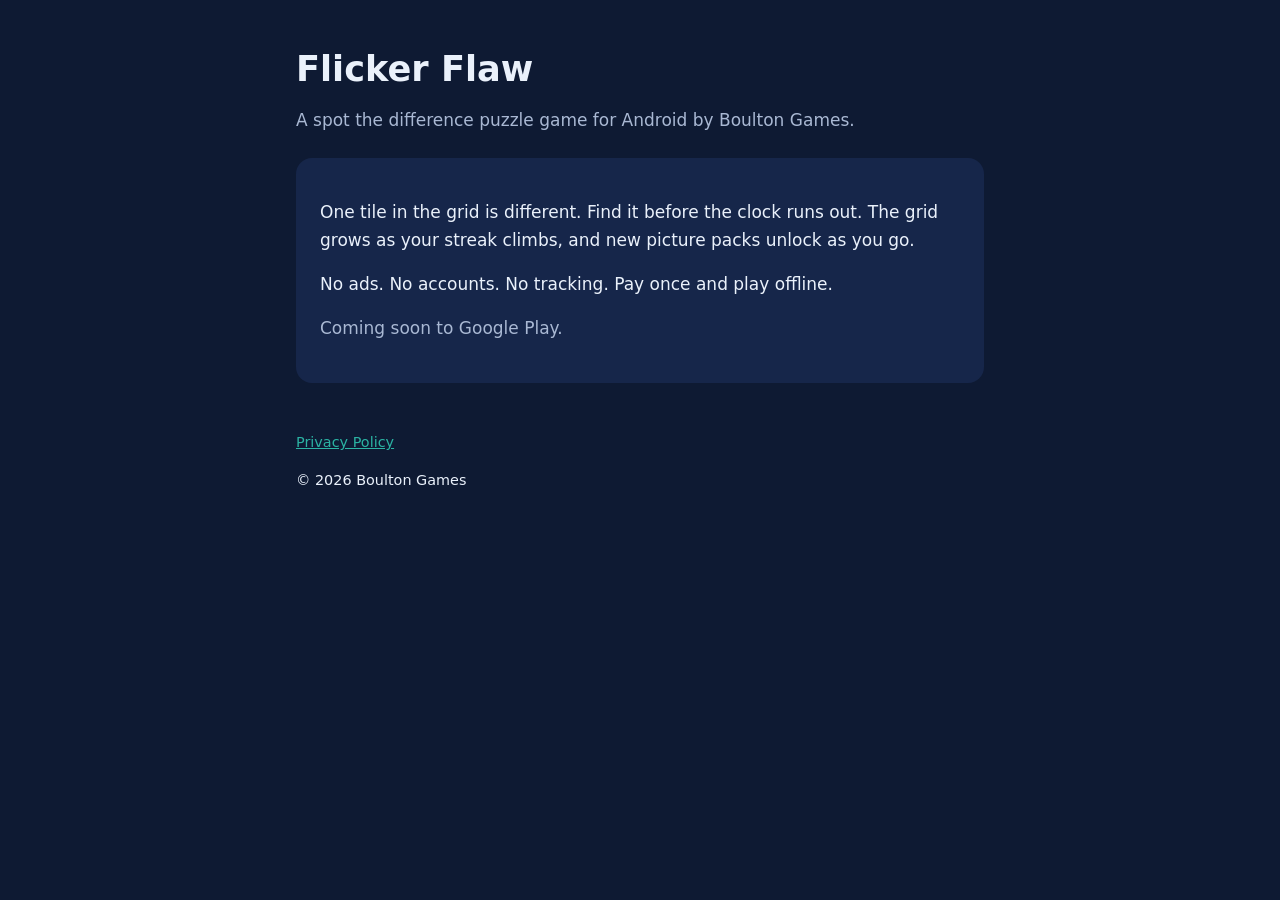
==== index.html @ 8b1dbc71 "Move site files to repo root, remove desktop.ini" ====
<!doctype html>
<html lang="en">
<head>
<meta charset="utf-8">
<meta name="viewport" content="width=device-width, initial-scale=1">
<title>Flicker Flaw</title>
<meta name="description" content="Flicker Flaw is a spot the difference puzzle game for Android by Boulton Games.">
<link rel="stylesheet" href="/style.css">
</head>
<body>
<main>
<h1>Flicker Flaw</h1>
<p class="muted">A spot the difference puzzle game for Android by Boulton Games.</p>
<div class="card">
<p>One tile in the grid is different. Find it before the clock runs out. The grid grows as your streak climbs, and new picture packs unlock as you go.</p>
<p>No ads. No accounts. No tracking. Pay once and play offline.</p>
<p class="muted">Coming soon to Google Play.</p>
</div>
<footer>
<p><a href="/privacy/">Privacy Policy</a></p>
<p>&copy; 2026 Boulton Games</p>
</footer>
</main>
</body>
</html>
---- style.css ----
:root{--bg:#0E1A33;--card:#16264A;--text:#EAF1FB;--muted:#A9B8D3;--teal:#2BB3A3}
*{box-sizing:border-box}
body{margin:0;background:var(--bg);color:var(--text);font:17px/1.6 system-ui,-apple-system,"Segoe UI",Roboto,sans-serif}
main{max-width:720px;margin:0 auto;padding:48px 16px 64px}
h1{font-size:2.2rem;line-height:1.2;margin:0 0 8px}
h2{font-size:1.2rem;margin:32px 0 8px;color:var(--teal)}
p,li{color:var(--text)}
.muted{color:var(--muted)}
a{color:var(--teal)}
.card{background:var(--card);border-radius:16px;padding:24px;margin-top:24px}
footer{margin-top:48px;color:var(--muted);font-size:.9rem}
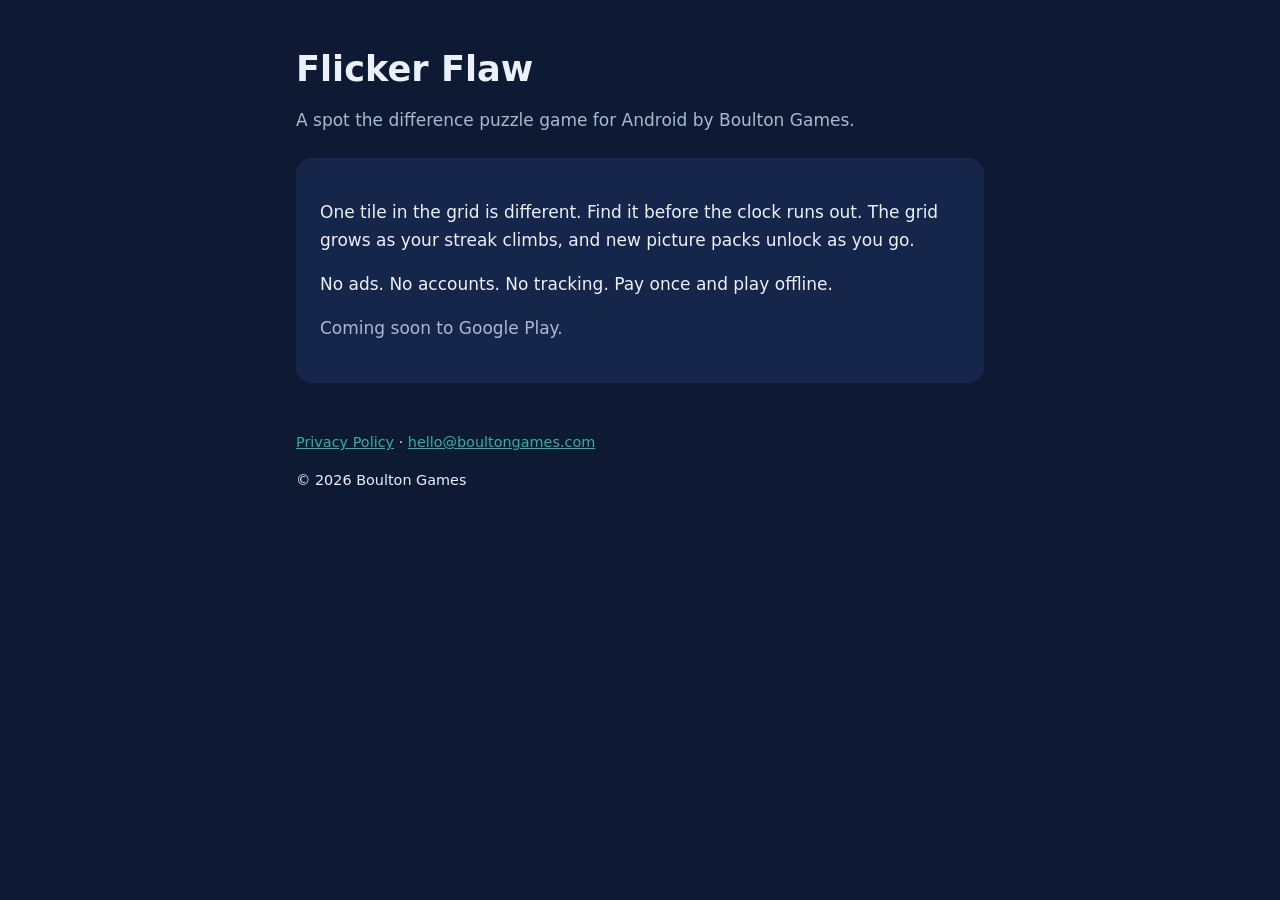
==== commit f76c5631: "Add support email hello@boultongames.com" ====
--- a/index.html
+++ b/index.html
@@ -1,4 +1,4 @@
-<!doctype html>
+﻿<!doctype html>
 <html lang="en">
 <head>
 <meta charset="utf-8">
@@ -17,7 +17,7 @@
 <p class="muted">Coming soon to Google Play.</p>
 </div>
 <footer>
-<p><a href="/privacy/">Privacy Policy</a></p>
+<p><a href="/privacy/">Privacy Policy</a> &middot; <a href="mailto:hello@boultongames.com">hello@boultongames.com</a></p>
 <p>&copy; 2026 Boulton Games</p>
 </footer>
 </main>
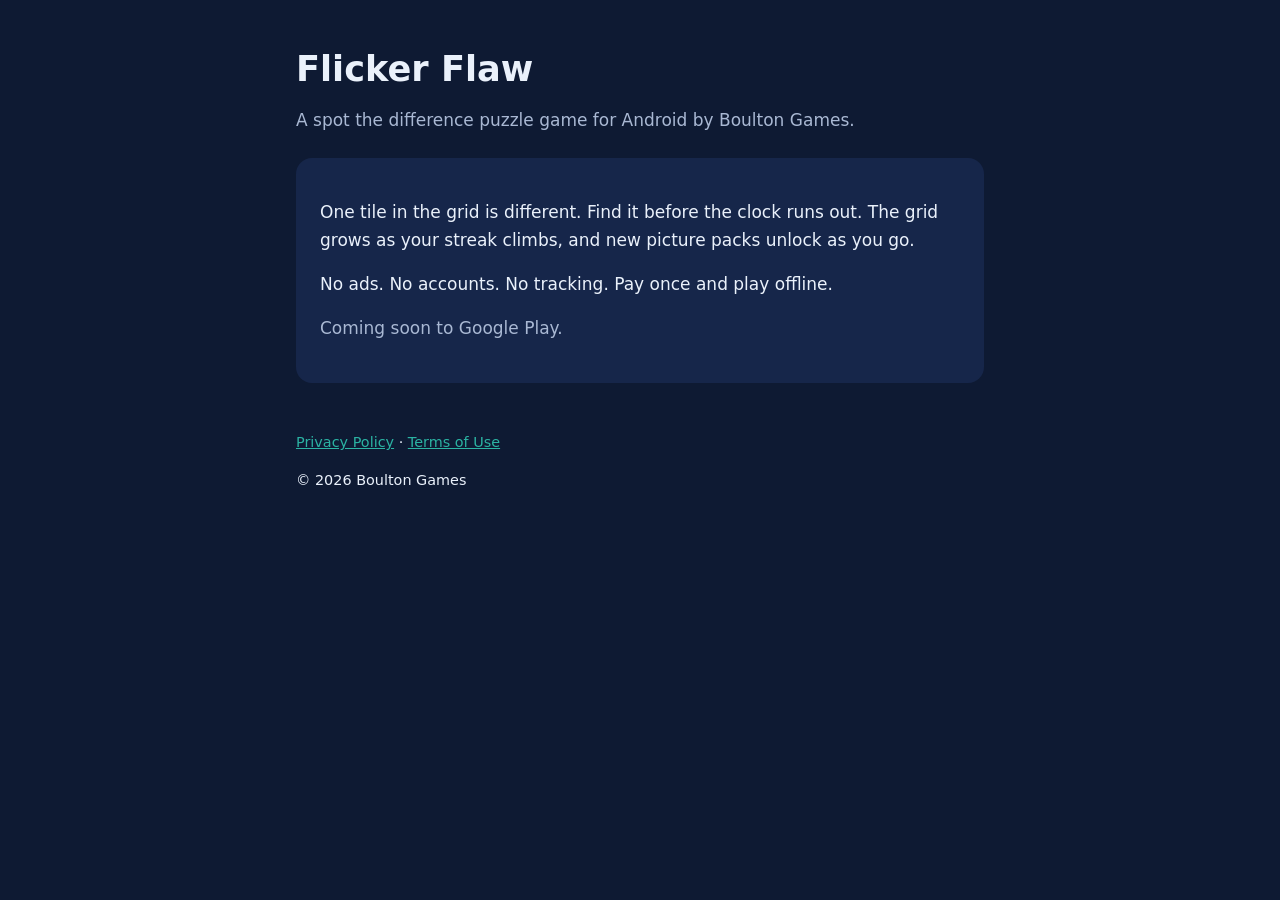
==== commit 255271f9: "Add files via upload" ====
--- a/index.html
+++ b/index.html
@@ -1,4 +1,4 @@
-﻿<!doctype html>
+<!doctype html>
 <html lang="en">
 <head>
 <meta charset="utf-8">
@@ -17,7 +17,7 @@
 <p class="muted">Coming soon to Google Play.</p>
 </div>
 <footer>
-<p><a href="/privacy/">Privacy Policy</a> &middot; <a href="mailto:hello@boultongames.com">hello@boultongames.com</a></p>
+<p><a href="/privacy/">Privacy Policy</a> &middot; <a href="/terms/">Terms of Use</a></p>
 <p>&copy; 2026 Boulton Games</p>
 </footer>
 </main>
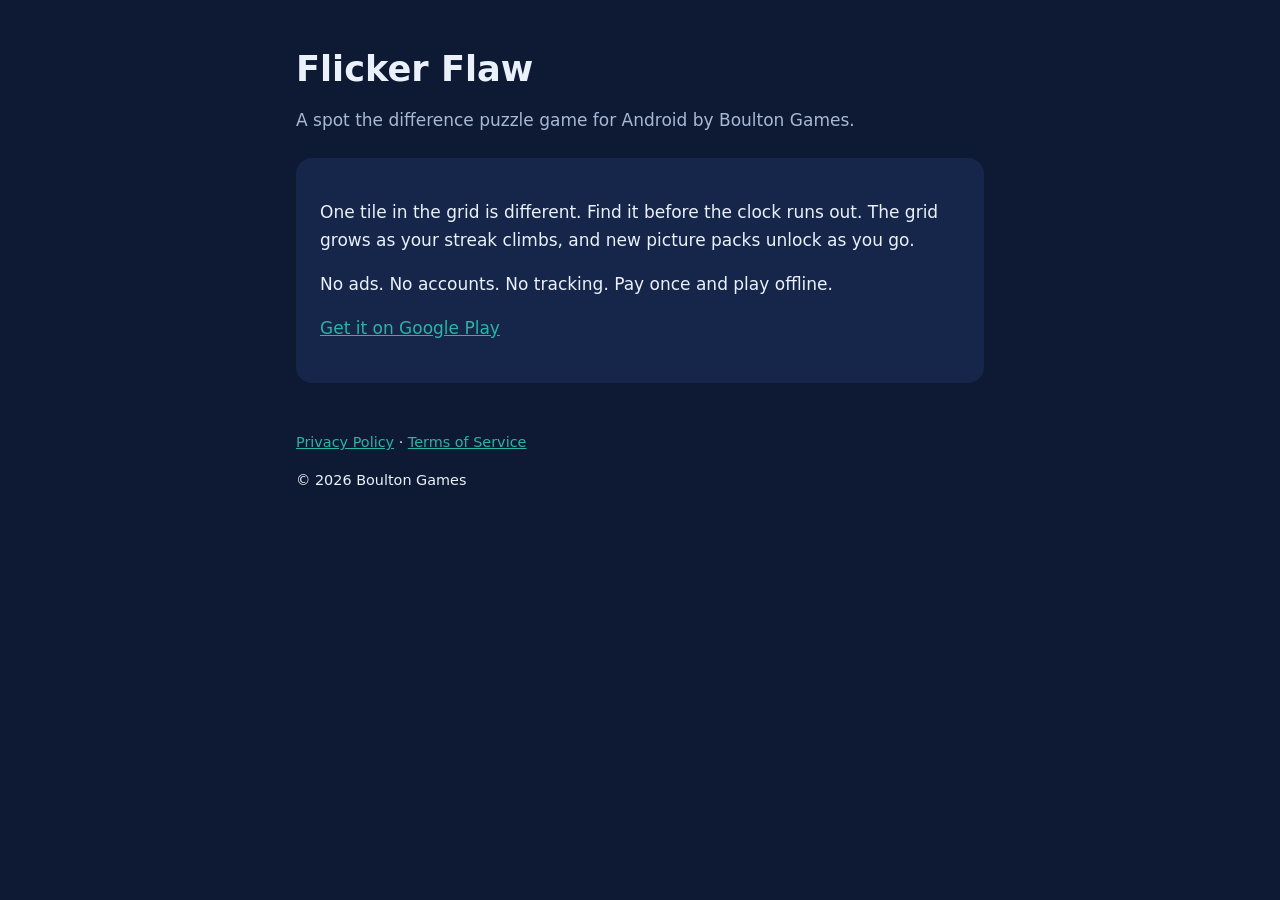
==== commit ed3c4782: "Add files via upload" ====
--- a/index.html
+++ b/index.html
@@ -14,10 +14,10 @@
 <div class="card">
 <p>One tile in the grid is different. Find it before the clock runs out. The grid grows as your streak climbs, and new picture packs unlock as you go.</p>
 <p>No ads. No accounts. No tracking. Pay once and play offline.</p>
-<p class="muted">Coming soon to Google Play.</p>
+<p><a href="https://play.google.com/store/apps/details?id=com.flickerflaw.game">Get it on Google Play</a></p>
 </div>
 <footer>
-<p><a href="/privacy/">Privacy Policy</a> &middot; <a href="/terms/">Terms of Use</a></p>
+<p><a href="/privacy/">Privacy Policy</a> &middot; <a href="/terms/">Terms of Service</a></p>
 <p>&copy; 2026 Boulton Games</p>
 </footer>
 </main>
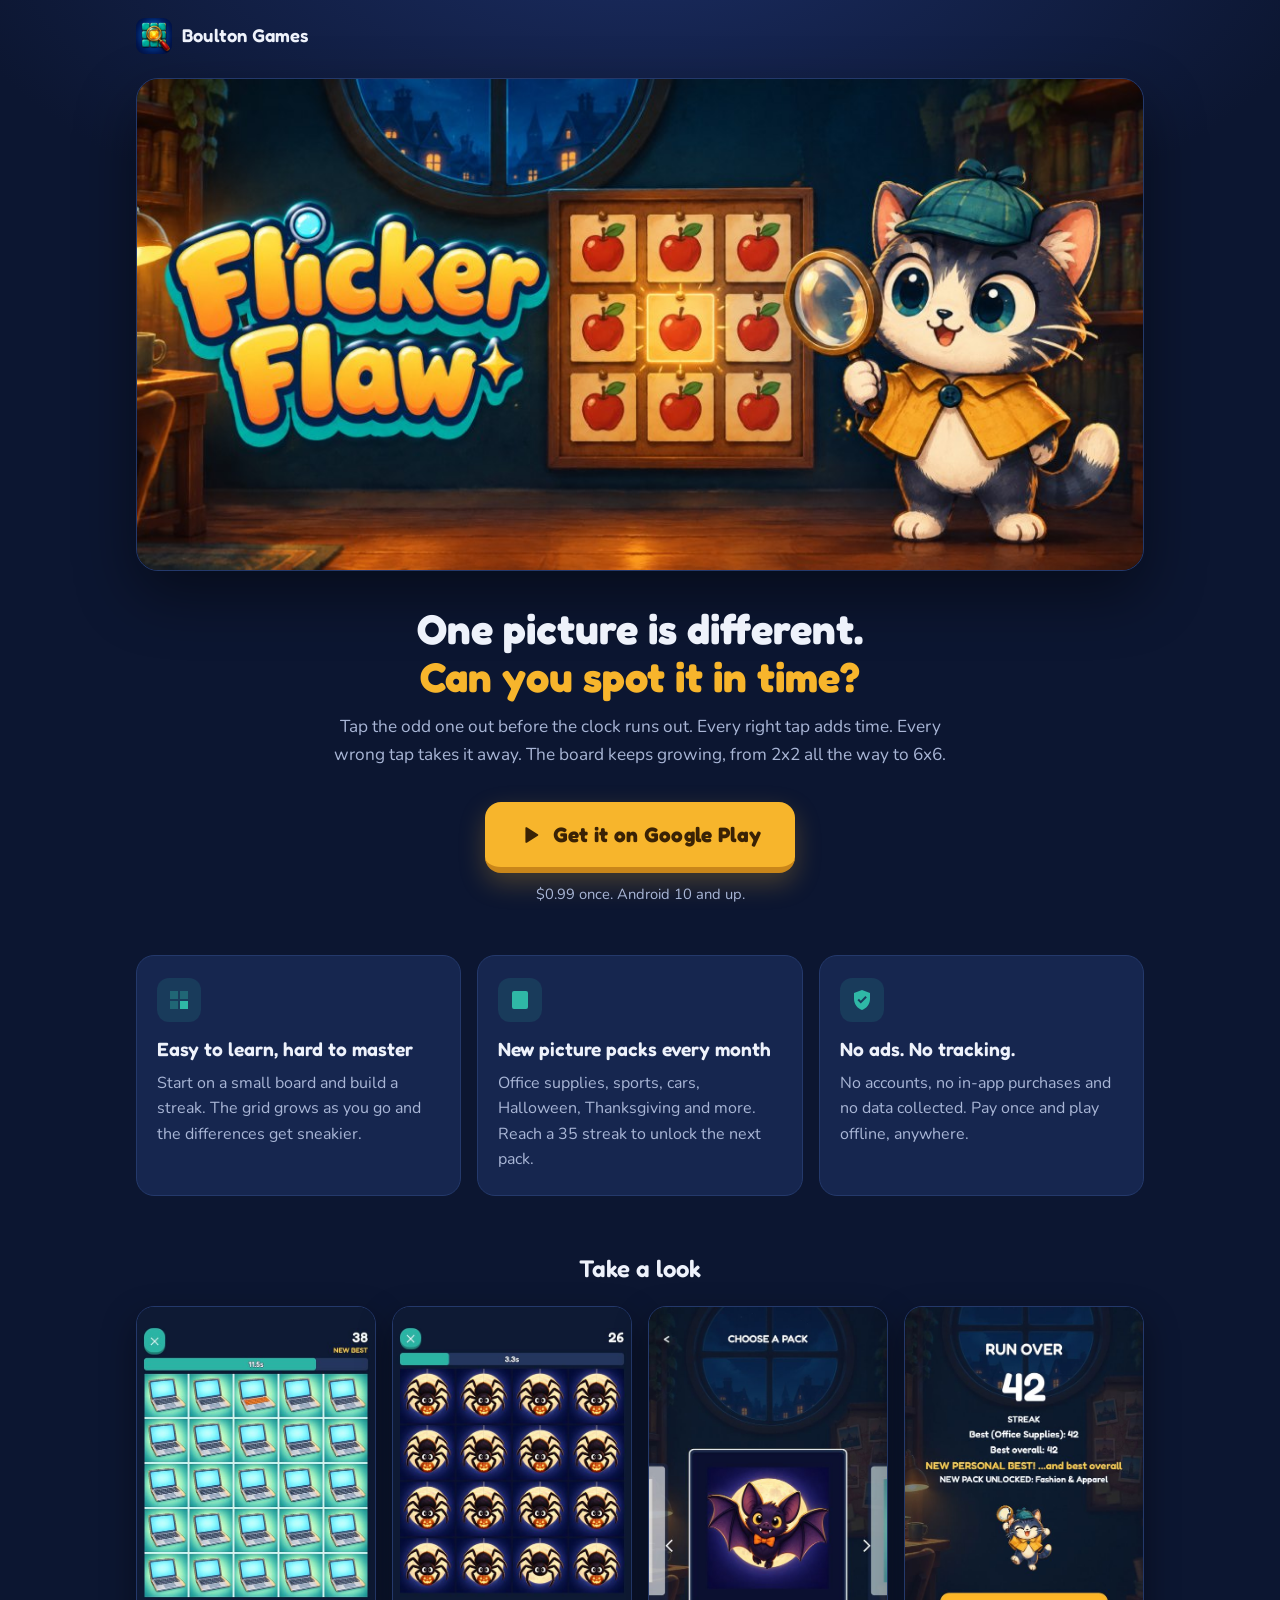
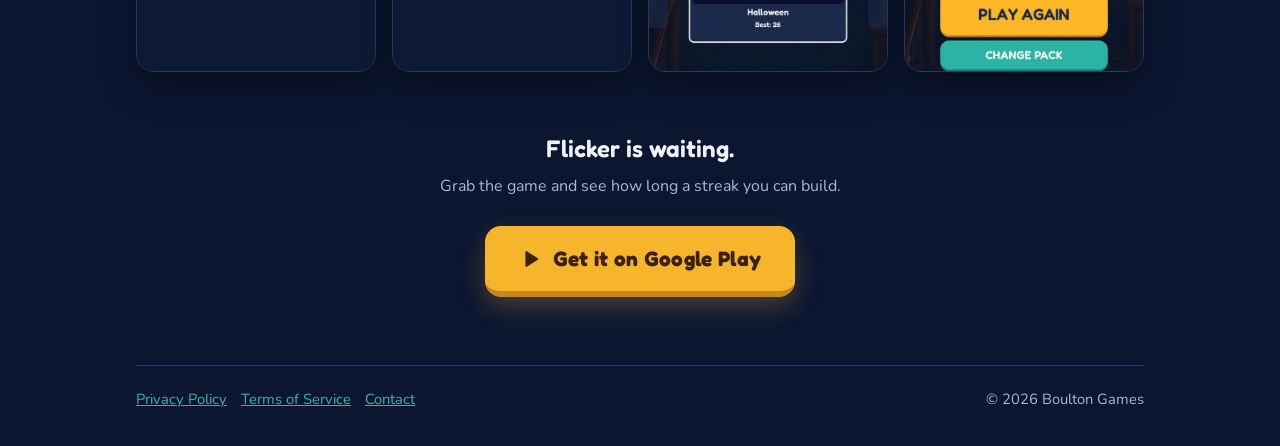
==== commit e79ab44b: "Add files via upload" ====
--- a/index.html
+++ b/index.html
@@ -3,23 +3,160 @@
 <head>
 <meta charset="utf-8">
 <meta name="viewport" content="width=device-width, initial-scale=1">
-<title>Flicker Flaw</title>
-<meta name="description" content="Flicker Flaw is a spot the difference puzzle game for Android by Boulton Games.">
-<link rel="stylesheet" href="/style.css">
+<title>Flicker Flaw: spot the odd one out</title>
+<meta name="description" content="Flicker Flaw is a spot the difference puzzle game for Android by Boulton Games. One picture is different. Find it before the clock runs out. No ads, no accounts, no tracking.">
+<link rel="icon" type="image/png" sizes="32x32" href="/img/favicon-32.png">
+<link rel="apple-touch-icon" href="/img/icon-192.png">
+<meta property="og:title" content="Flicker Flaw">
+<meta property="og:description" content="One picture is different. Find it before the clock runs out. A $0.99 puzzle game for Android with no ads.">
+<meta property="og:image" content="https://flickerflaw.com/img/hero.jpg">
+<meta property="og:url" content="https://flickerflaw.com/">
+<meta name="twitter:card" content="summary_large_image">
+<link rel="preconnect" href="https://fonts.googleapis.com">
+<link rel="preconnect" href="https://fonts.gstatic.com" crossorigin>
+<link href="https://fonts.googleapis.com/css2?family=Fredoka:wght@500;600;700&family=Nunito:wght@400;600;700&display=swap" rel="stylesheet">
+<style>
+:root{
+  --bg:#0c1631; --bg2:#122045; --card:#16264f; --line:#24396b;
+  --text:#eef2fb; --muted:#a9b6d6;
+  --gold:#f7b52c; --gold-dark:#c9861a; --gold-text:#3a2205;
+  --teal:#2fb8a6; --teal-dark:#1d8577;
+}
+*{box-sizing:border-box}
+html,body{margin:0}
+body{
+  background:radial-gradient(1200px 600px at 50% -10%, #1b2d63 0%, var(--bg) 60%) fixed, var(--bg);
+  color:var(--text); font-family:"Nunito",system-ui,-apple-system,"Segoe UI",Roboto,sans-serif;
+  line-height:1.6; -webkit-font-smoothing:antialiased;
+}
+a{color:var(--teal)}
+.wrap{max-width:1040px; margin:0 auto; padding:0 16px}
+header.top{display:flex; align-items:center; gap:10px; padding:18px 0}
+header.top img{width:36px; height:36px; border-radius:9px}
+header.top span{font-family:"Fredoka",sans-serif; font-weight:600; font-size:1.15rem; letter-spacing:.2px}
+
+.hero{margin-top:6px}
+.hero img{display:block; width:100%; height:auto; border-radius:22px; border:1px solid var(--line);
+  box-shadow:0 24px 60px rgba(0,0,0,.45)}
+.pitch{text-align:center; padding:34px 0 8px}
+.pitch h1{font-family:"Fredoka",sans-serif; font-weight:700; font-size:clamp(1.7rem,4.6vw,2.6rem); line-height:1.15; margin:0 0 12px}
+.pitch h1 em{font-style:normal; color:var(--gold)}
+.pitch p{color:var(--muted); font-size:1.08rem; max-width:620px; margin:0 auto}
+
+.cta{display:flex; flex-direction:column; align-items:center; gap:10px; padding:26px 0 8px}
+.btn{
+  display:inline-flex; align-items:center; gap:12px; text-decoration:none;
+  background:var(--gold); color:var(--gold-text);
+  font-family:"Fredoka",sans-serif; font-weight:700; font-size:1.3rem; letter-spacing:.3px;
+  padding:16px 34px; border-radius:16px; border-bottom:6px solid var(--gold-dark);
+  box-shadow:0 10px 26px rgba(247,181,44,.25); transition:transform .12s ease, border-bottom-width .12s ease, filter .12s ease;
+}
+.btn:hover{filter:brightness(1.05); transform:translateY(-1px)}
+.btn:active{transform:translateY(3px); border-bottom-width:3px}
+.btn svg{width:22px; height:22px; flex:none}
+.cta small{color:var(--muted); font-size:.92rem}
+
+.features{display:grid; grid-template-columns:repeat(3,1fr); gap:16px; padding:40px 0 10px}
+.feature{background:var(--card); border:1px solid var(--line); border-radius:18px; padding:22px 20px}
+.feature .badge{width:44px; height:44px; border-radius:12px; display:grid; place-items:center; margin-bottom:12px;
+  background:rgba(47,184,166,.14); color:var(--teal)}
+.feature .badge svg{width:24px; height:24px}
+.feature h2{font-family:"Fredoka",sans-serif; font-weight:600; font-size:1.2rem; margin:0 0 6px}
+.feature p{margin:0; color:var(--muted)}
+
+.shots{padding:44px 0 8px}
+.shots h2{font-family:"Fredoka",sans-serif; font-weight:600; font-size:1.5rem; text-align:center; margin:0 0 18px}
+.shot-row{display:grid; grid-template-columns:repeat(4,1fr); gap:16px}
+.shot-row img{display:block; width:100%; height:auto; border-radius:18px; border:1px solid var(--line);
+  box-shadow:0 14px 34px rgba(0,0,0,.4)}
+
+.closing{text-align:center; padding:50px 0 20px}
+.closing h2{font-family:"Fredoka",sans-serif; font-weight:600; font-size:1.5rem; margin:0 0 6px}
+.closing p{color:var(--muted); margin:0}
+
+footer{border-top:1px solid var(--line); margin-top:40px; padding:22px 0 34px; color:var(--muted); font-size:.92rem;
+  display:flex; flex-wrap:wrap; gap:8px 18px; justify-content:space-between}
+footer nav a{margin-right:14px}
+
+@media (max-width:760px){
+  .features{grid-template-columns:1fr}
+  .shot-row{display:flex; overflow-x:auto; scroll-snap-type:x mandatory; gap:12px; padding-bottom:8px;
+    margin:0 -16px; padding-left:16px; padding-right:16px}
+  .shot-row img{flex:0 0 62%; width:62%; scroll-snap-align:center}
+  .btn{font-size:1.15rem; padding:15px 26px}
+  .hero img{border-radius:16px}
+}
+</style>
 </head>
 <body>
-<main>
-<h1>Flicker Flaw</h1>
-<p class="muted">A spot the difference puzzle game for Android by Boulton Games.</p>
-<div class="card">
-<p>One tile in the grid is different. Find it before the clock runs out. The grid grows as your streak climbs, and new picture packs unlock as you go.</p>
-<p>No ads. No accounts. No tracking. Pay once and play offline.</p>
-<p><a href="https://play.google.com/store/apps/details?id=com.flickerflaw.game">Get it on Google Play</a></p>
+<div class="wrap">
+
+<header class="top">
+  <img src="/img/icon-192.png" alt="" width="36" height="36">
+  <span>Boulton Games</span>
+</header>
+
+<section class="hero">
+  <img src="/img/hero.jpg" width="1024" height="500" alt="Flicker Flaw. Flicker the cat detective looks through a magnifying glass at a board of apples where one is different.">
+</section>
+
+<section class="pitch">
+  <h1>One picture is different.<br><em>Can you spot it in time?</em></h1>
+  <p>Tap the odd one out before the clock runs out. Every right tap adds time. Every wrong tap takes it away. The board keeps growing, from 2x2 all the way to 6x6.</p>
+</section>
+
+<section class="cta">
+  <a class="btn" href="https://play.google.com/store/apps/details?id=com.flickerflaw.game">
+    <svg viewBox="0 0 24 24" aria-hidden="true"><path fill="currentColor" d="M7 4.5v15a1 1 0 0 0 1.53.85l12-7.5a1 1 0 0 0 0-1.7l-12-7.5A1 1 0 0 0 7 4.5z"/></svg>
+    Get it on Google Play
+  </a>
+  <small>$0.99 once. Android 10 and up.</small>
+</section>
+
+<section class="features">
+  <div class="feature">
+    <div class="badge"><svg viewBox="0 0 24 24" aria-hidden="true"><path fill="currentColor" d="M3 3h8v8H3zm10 0h8v8h-8zM3 13h8v8H3zm10 0h8v8h-8z" opacity=".35"/><path fill="currentColor" d="M13 13h8v8h-8z"/></svg></div>
+    <h2>Easy to learn, hard to master</h2>
+    <p>Start on a small board and build a streak. The grid grows as you go and the differences get sneakier.</p>
+  </div>
+  <div class="feature">
+    <div class="badge"><svg viewBox="0 0 24 24" aria-hidden="true"><path fill="currentColor" d="M4 5a2 2 0 0 1 2-2h12a2 2 0 0 1 2 2v14a2 2 0 0 1-2 2H6a2 2 0 0 1-2-2zm3 11 3-4 2 2.5 3-4 3 5.5z"/></svg></div>
+    <h2>New picture packs every month</h2>
+    <p>Office supplies, sports, cars, Halloween, Thanksgiving and more. Reach a 35 streak to unlock the next pack.</p>
+  </div>
+  <div class="feature">
+    <div class="badge"><svg viewBox="0 0 24 24" aria-hidden="true"><path fill="currentColor" d="M12 2 4 5v6c0 5 3.4 9.4 8 11 4.6-1.6 8-6 8-11V5zm-1.2 13.5-3.3-3.3 1.4-1.4 1.9 1.9 4.6-4.6 1.4 1.4z"/></svg></div>
+    <h2>No ads. No tracking.</h2>
+    <p>No accounts, no in-app purchases and no data collected. Pay once and play offline, anywhere.</p>
+  </div>
+</section>
+
+<section class="shots">
+  <h2>Take a look</h2>
+  <div class="shot-row">
+    <img src="/img/shot-1.jpg" width="540" height="825" loading="lazy" alt="A 5 by 5 board of laptops where one screen is a different color">
+    <img src="/img/shot-2.jpg" width="540" height="825" loading="lazy" alt="A board of Halloween spiders with one that is different">
+    <img src="/img/shot-3.jpg" width="540" height="825" loading="lazy" alt="Choosing a picture pack, with the Halloween pack shown">
+    <img src="/img/shot-4.jpg" width="540" height="825" loading="lazy" alt="Run over screen showing a new personal best and a new pack unlocked">
+  </div>
+</section>
+
+<section class="closing">
+  <h2>Flicker is waiting.</h2>
+  <p>Grab the game and see how long a streak you can build.</p>
+  <div class="cta">
+    <a class="btn" href="https://play.google.com/store/apps/details?id=com.flickerflaw.game">
+      <svg viewBox="0 0 24 24" aria-hidden="true"><path fill="currentColor" d="M7 4.5v15a1 1 0 0 0 1.53.85l12-7.5a1 1 0 0 0 0-1.7l-12-7.5A1 1 0 0 0 7 4.5z"/></svg>
+      Get it on Google Play
+    </a>
+  </div>
+</section>
+
+<footer>
+  <nav><a href="/privacy/">Privacy Policy</a><a href="/terms/">Terms of Service</a><a href="mailto:hello@boultongames.com">Contact</a></nav>
+  <span>&copy; 2026 Boulton Games</span>
+</footer>
+
 </div>
-<footer>
-<p><a href="/privacy/">Privacy Policy</a> &middot; <a href="/terms/">Terms of Service</a></p>
-<p>&copy; 2026 Boulton Games</p>
-</footer>
-</main>
 </body>
 </html>
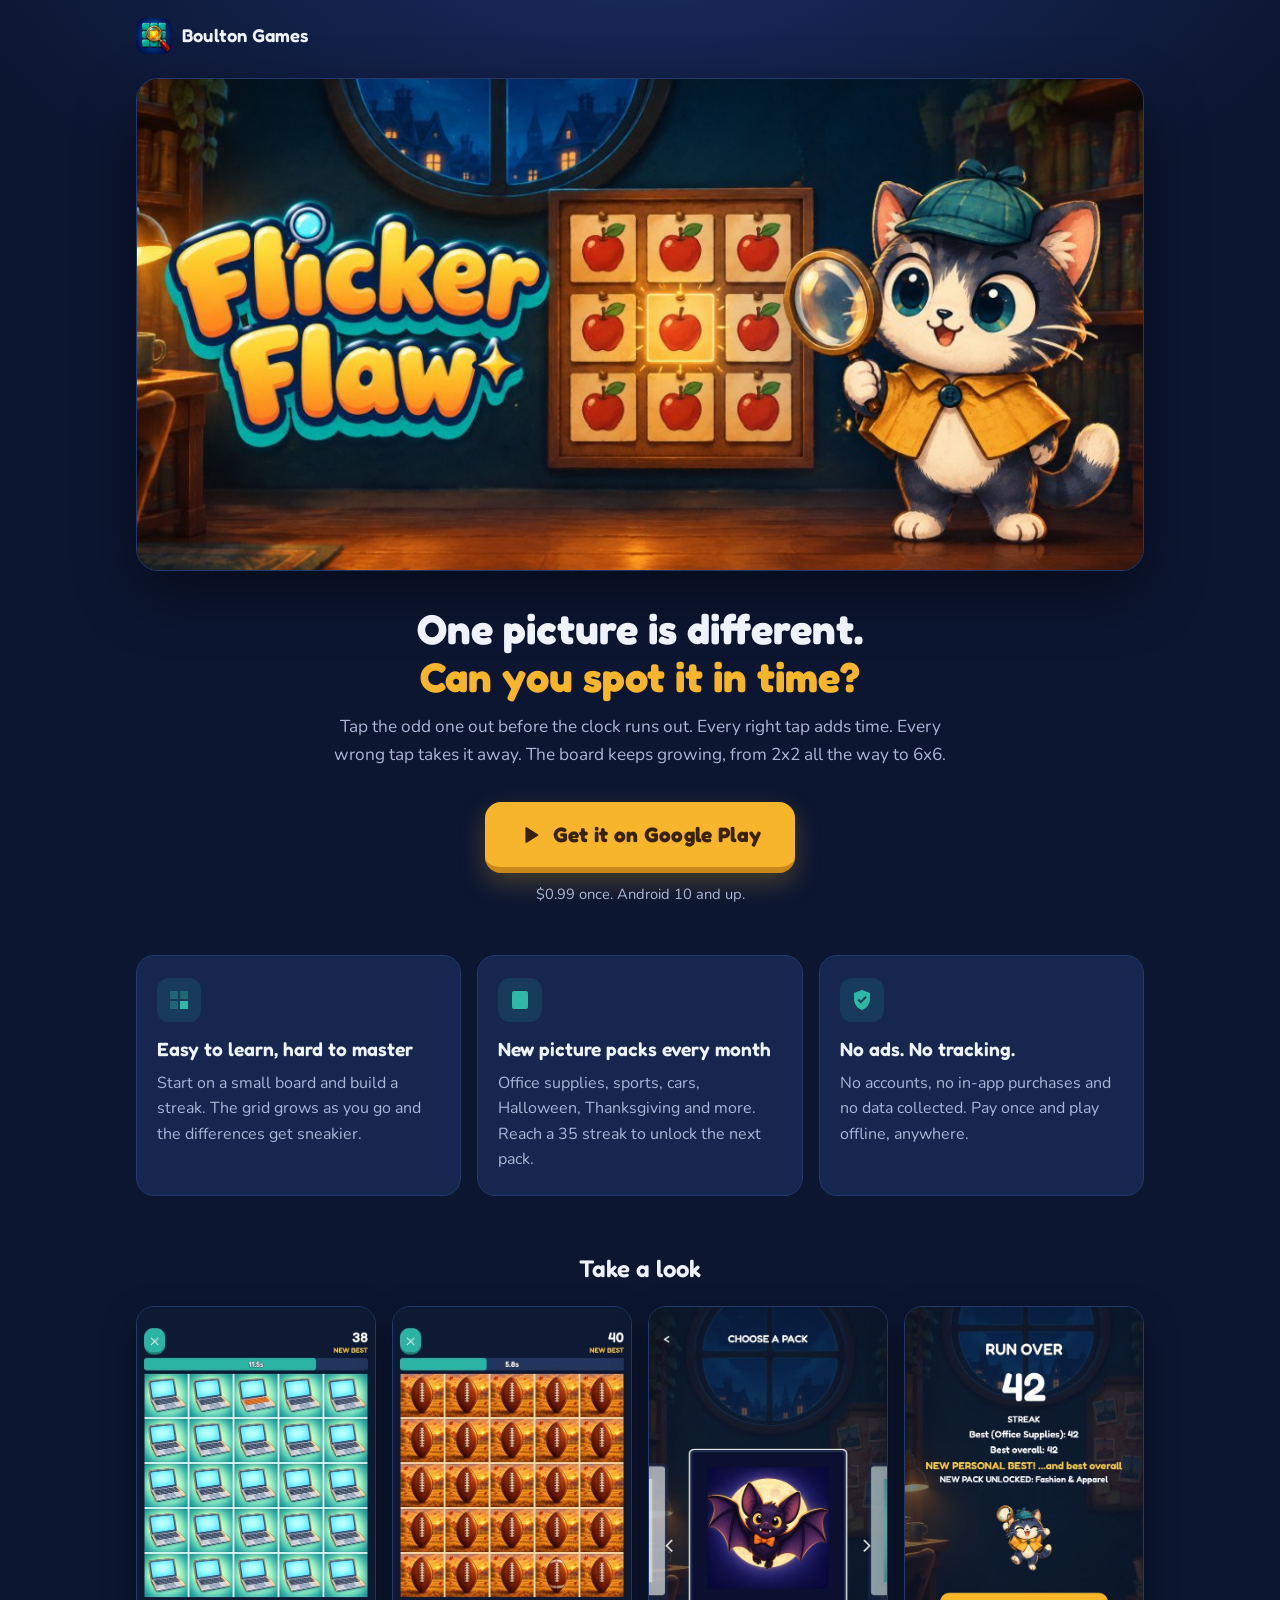
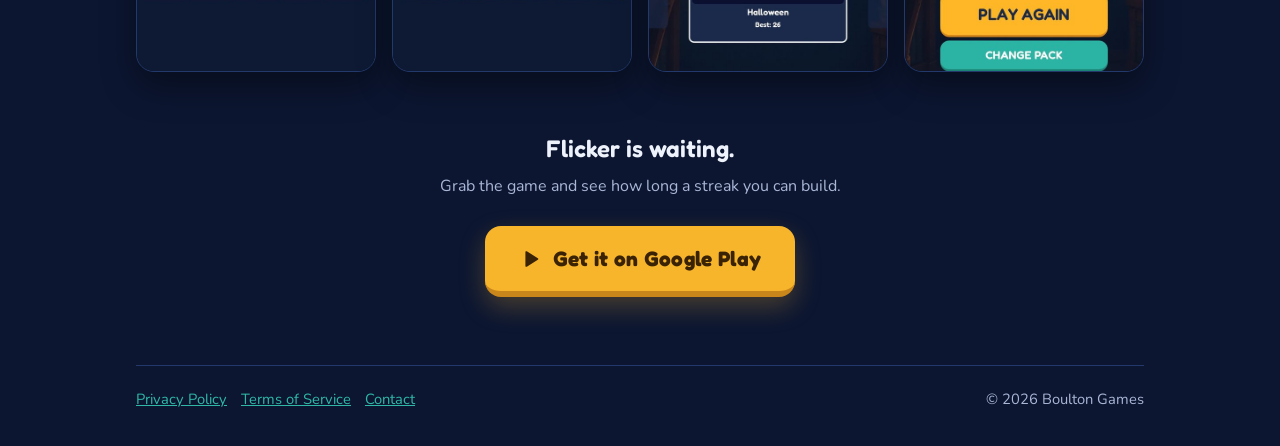
==== commit 621c8349: "Add files via upload" ====
--- a/index.html
+++ b/index.html
@@ -135,7 +135,7 @@
   <h2>Take a look</h2>
   <div class="shot-row">
     <img src="/img/shot-1.jpg" width="540" height="825" loading="lazy" alt="A 5 by 5 board of laptops where one screen is a different color">
-    <img src="/img/shot-2.jpg" width="540" height="825" loading="lazy" alt="A board of Halloween spiders with one that is different">
+    <img src="/img/shot-2.jpg" width="540" height="825" loading="lazy" alt="A Thanksgiving board of footballs where one has white stripes">
     <img src="/img/shot-3.jpg" width="540" height="825" loading="lazy" alt="Choosing a picture pack, with the Halloween pack shown">
     <img src="/img/shot-4.jpg" width="540" height="825" loading="lazy" alt="Run over screen showing a new personal best and a new pack unlocked">
   </div>
